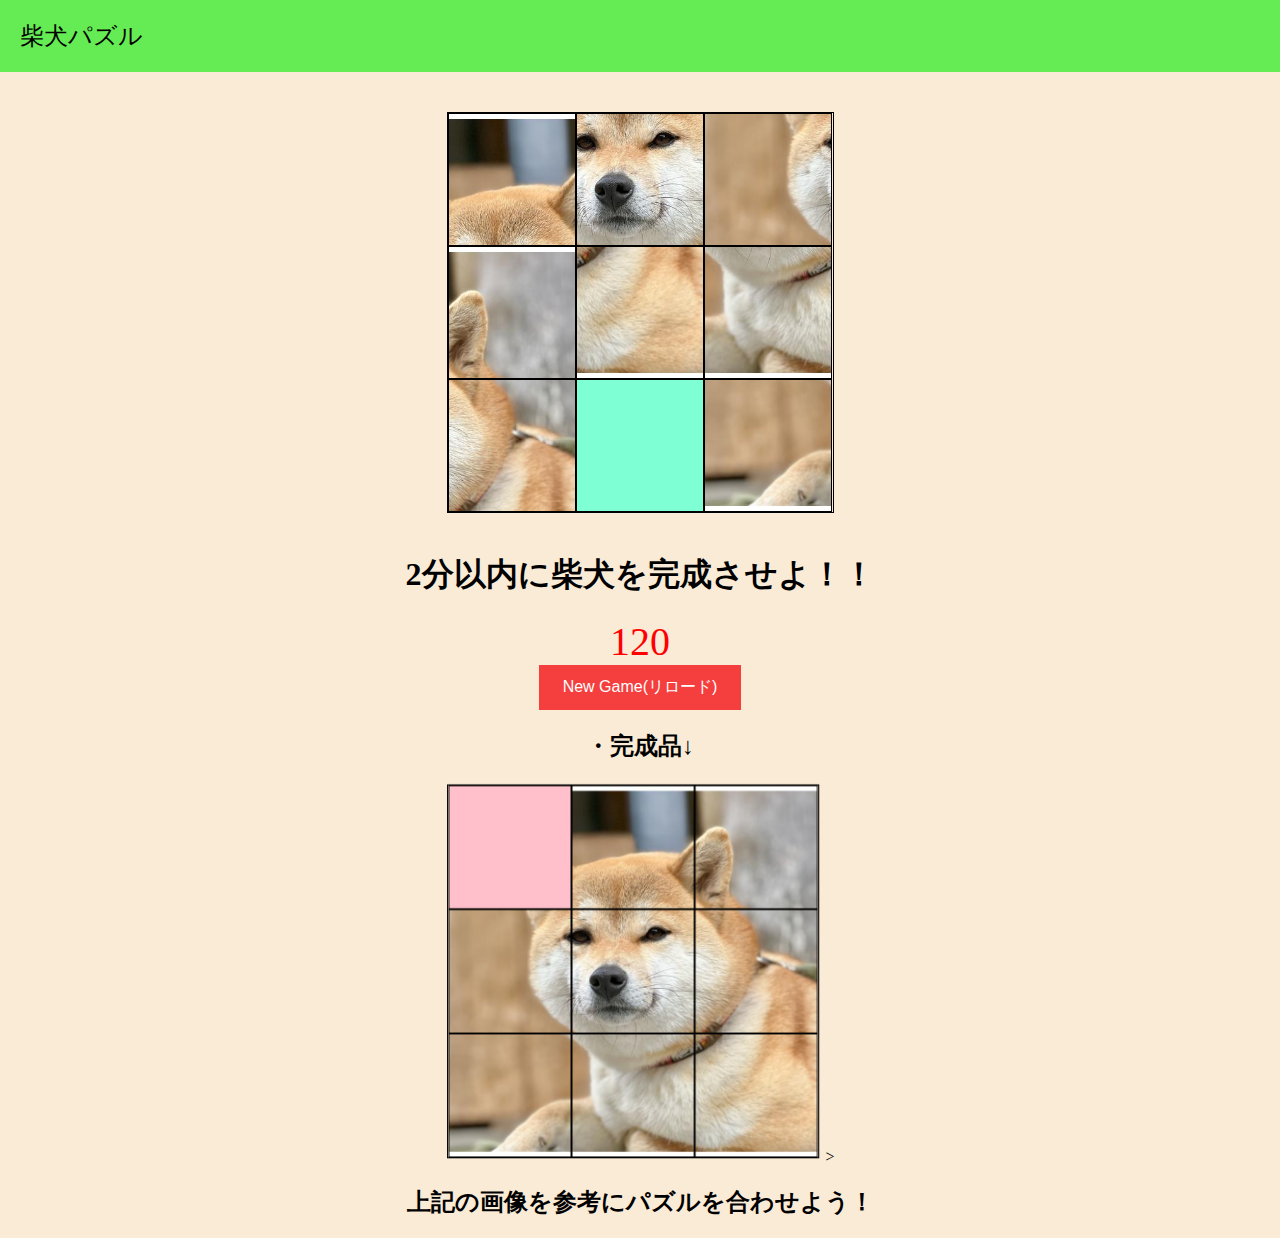
==== public/index.html @ 54fb5864 "puzzle1012" ====
<!DOCTYPE html>
<html lang="ja">
  <head>
    <meta charset="utf-8">
    <title>柴犬パズル</title>
    
    <header>
      <div class="logo">
          柴犬パズル
      </div>
      
  </header>


    <link rel="shortcut icon" href="/img/favicon.ico" type="image/x-icon">
    <meta name="viewport" content="width=device-width,initial-scale=1.0">
    <link rel="stylesheet" media="screen" href="style.css">
  </head>
  <body id="game">
    <div class="field">
      <div class="container">
        <div class="tile" data-index="0" id="0">
        </div>
        <div class="tile" data-index="1" id="1">
        </div>
        <div class="tile" data-index="2" id="2">
        </div>
      </div>
      <div class="container">
        <div class="tile" data-index="3" id="3">
        </div>
        <div class="tile" data-index="4" id="4">
        </div>
        <div class="tile" data-index="5" id="5">
        </div>
      </div>
      <div class="container">
        <div class="tile" data-index="6" id="6">
        </div>
        <div class="tile" data-index="7" id="7">
        </div>
        <div class="tile" data-index="8" id="8">
        </div>
      </div>
    </div>
    <h1>2分以内に柴犬を完成させよ！！</h1>
    <p id="timer">120</p>

    <div class ="mainArea1">
      <button onclick="location.reload()">New Game(リロード)</button>
    </div>



    <h2>・完成品↓</h2>
    
    <div class="mainArea2">
      <img src="img/ヒント.png"alt="" width="380" height="380" border="0">>
    </div>

    <h2>上記の画像を参考にパズルを合わせよう！</h2>
    


    <script src="index.js"></script>
  </body>
</html>
---- public/style.css ----
body {
    margin: 0;
    padding: 0;
}

header {
    background-color: #65eb53;
    color: #000000;
    padding: 20px 0;
    display: flex;
    justify-content: space-between;
    align-items: center;
}

.logo {
    font-size: 24px;
    margin-left: 20px;
}
    


#game {
    background-color: antiquewhite;
}
.field {
    margin: 40px auto;
    padding: 0px;
    border: 1px solid black;
    width: 385px;
    cursor: pointer;
}
.container {
    width: 384px;
    height: 133px;
    margin: 0px auto;
    text-align: center;
    display: flex;
    background-color: aquamarine;
}
.container .tile {
    width: 128px;
    border: 1px solid black;
}

div[data-index="1"] {
    background: url("img/doge.png") no-repeat top center;
    background-size: 300%;
}
div[data-index="2"] {
    background: url("img/doge.png") no-repeat top right;
    background-size: 300%;
}
div[data-index="3"] {
    background: url("img/doge.png") no-repeat center left;
    background-size: 300%;
}
div[data-index="4"] {
    background: url("img/doge.png") no-repeat center center;
    background-size: 300%;
}
div[data-index="5"] {
    background: url("img/doge.png") no-repeat center right;
    background-size: 300%;
}
div[data-index="6"] {
    background: url("img/doge.png") no-repeat bottom left;
    background-size: 300%;
}
div[data-index="7"] {
    background: url("img/doge.png") no-repeat bottom center;
    background-size: 300%;
}
div[data-index="8"] {
    background: url("img/doge.png") no-repeat bottom right;
    background-size: 300%;
}
h1{
    text-align: center;
}
h2{
    text-align: center;
}
b{
    text-align: center;
}

.mainArea1{
    text-align: center;
}

.mainArea2{
    width:100%;
    
    text-align: center;
}

#timer{
    font-size: 40px;
    text-align: center;
    color: red;
    margin: 0px;
}
button {
    background-color: #f53e3e;
    color: white;
    padding: 12px 24px;
    font-size: 16px;
    border: none;
    cursor: pointer;
}
button:hover {
    background-color: #d77b7b;
}
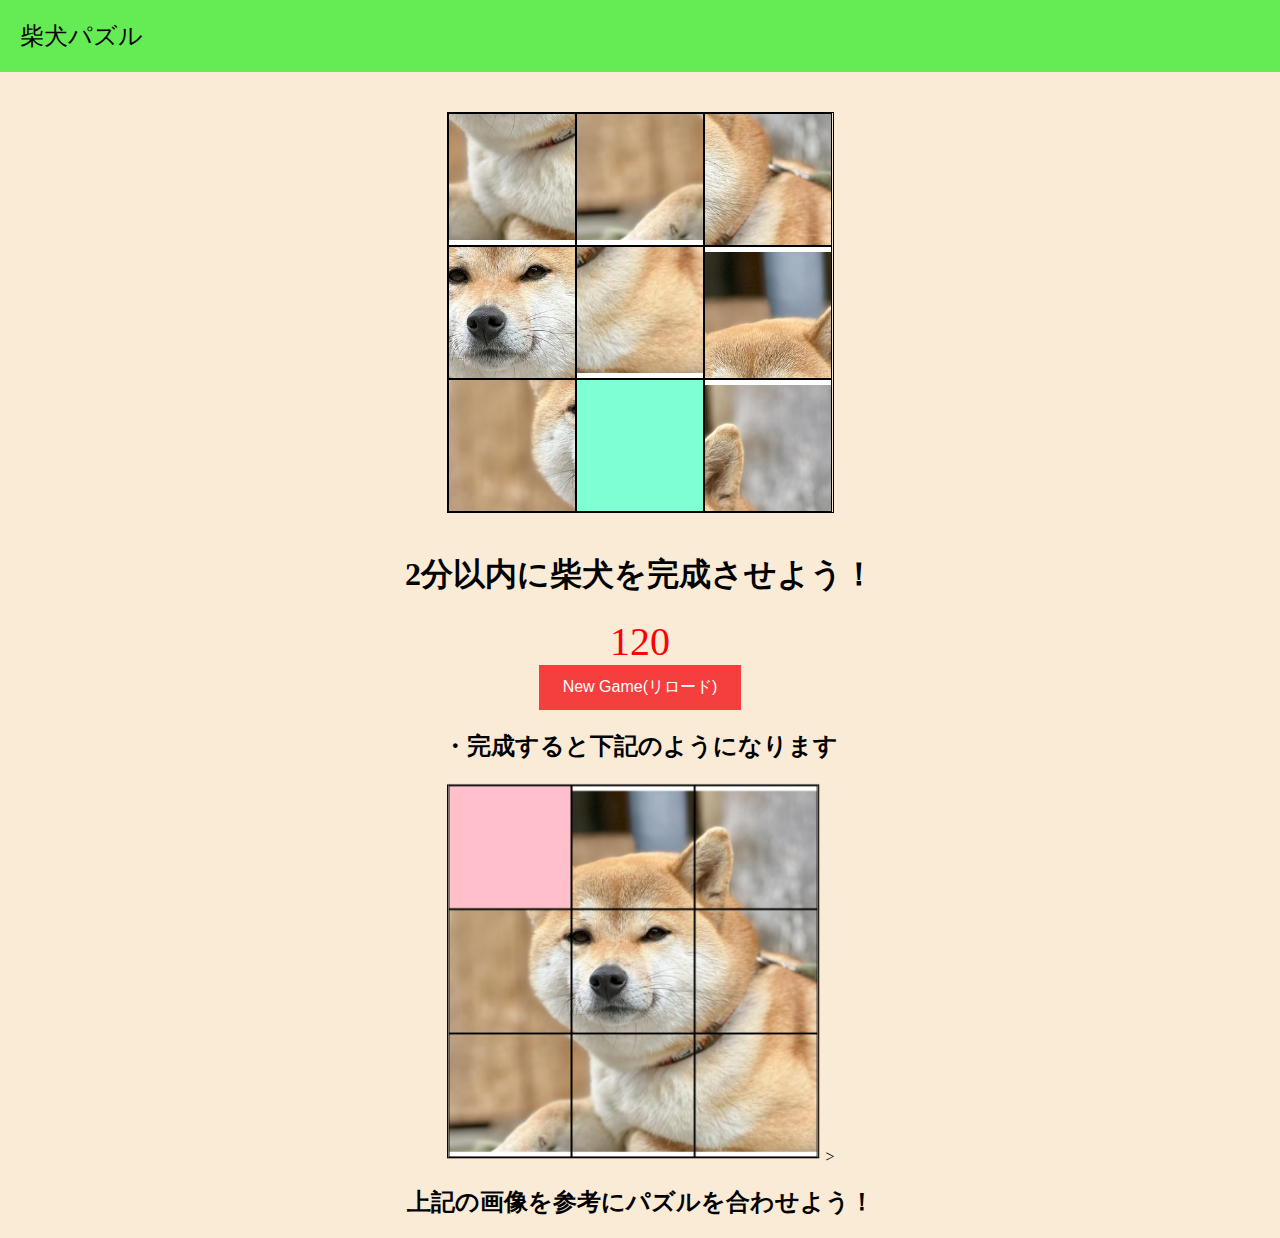
==== commit 6e827b2c: "文章の一部変更" ====
--- a/public/index.html
+++ b/public/index.html
@@ -43,7 +43,7 @@
         </div>
       </div>
     </div>
-    <h1>2分以内に柴犬を完成させよ！！</h1>
+    <h1>2分以内に柴犬を完成させよう！</h1>
     <p id="timer">120</p>
 
     <div class ="mainArea1">
@@ -52,7 +52,7 @@
 
 
 
-    <h2>・完成品↓</h2>
+    <h2>・完成すると下記のようになります</h2>
     
     <div class="mainArea2">
       <img src="img/ヒント.png"alt="" width="380" height="380" border="0">>
